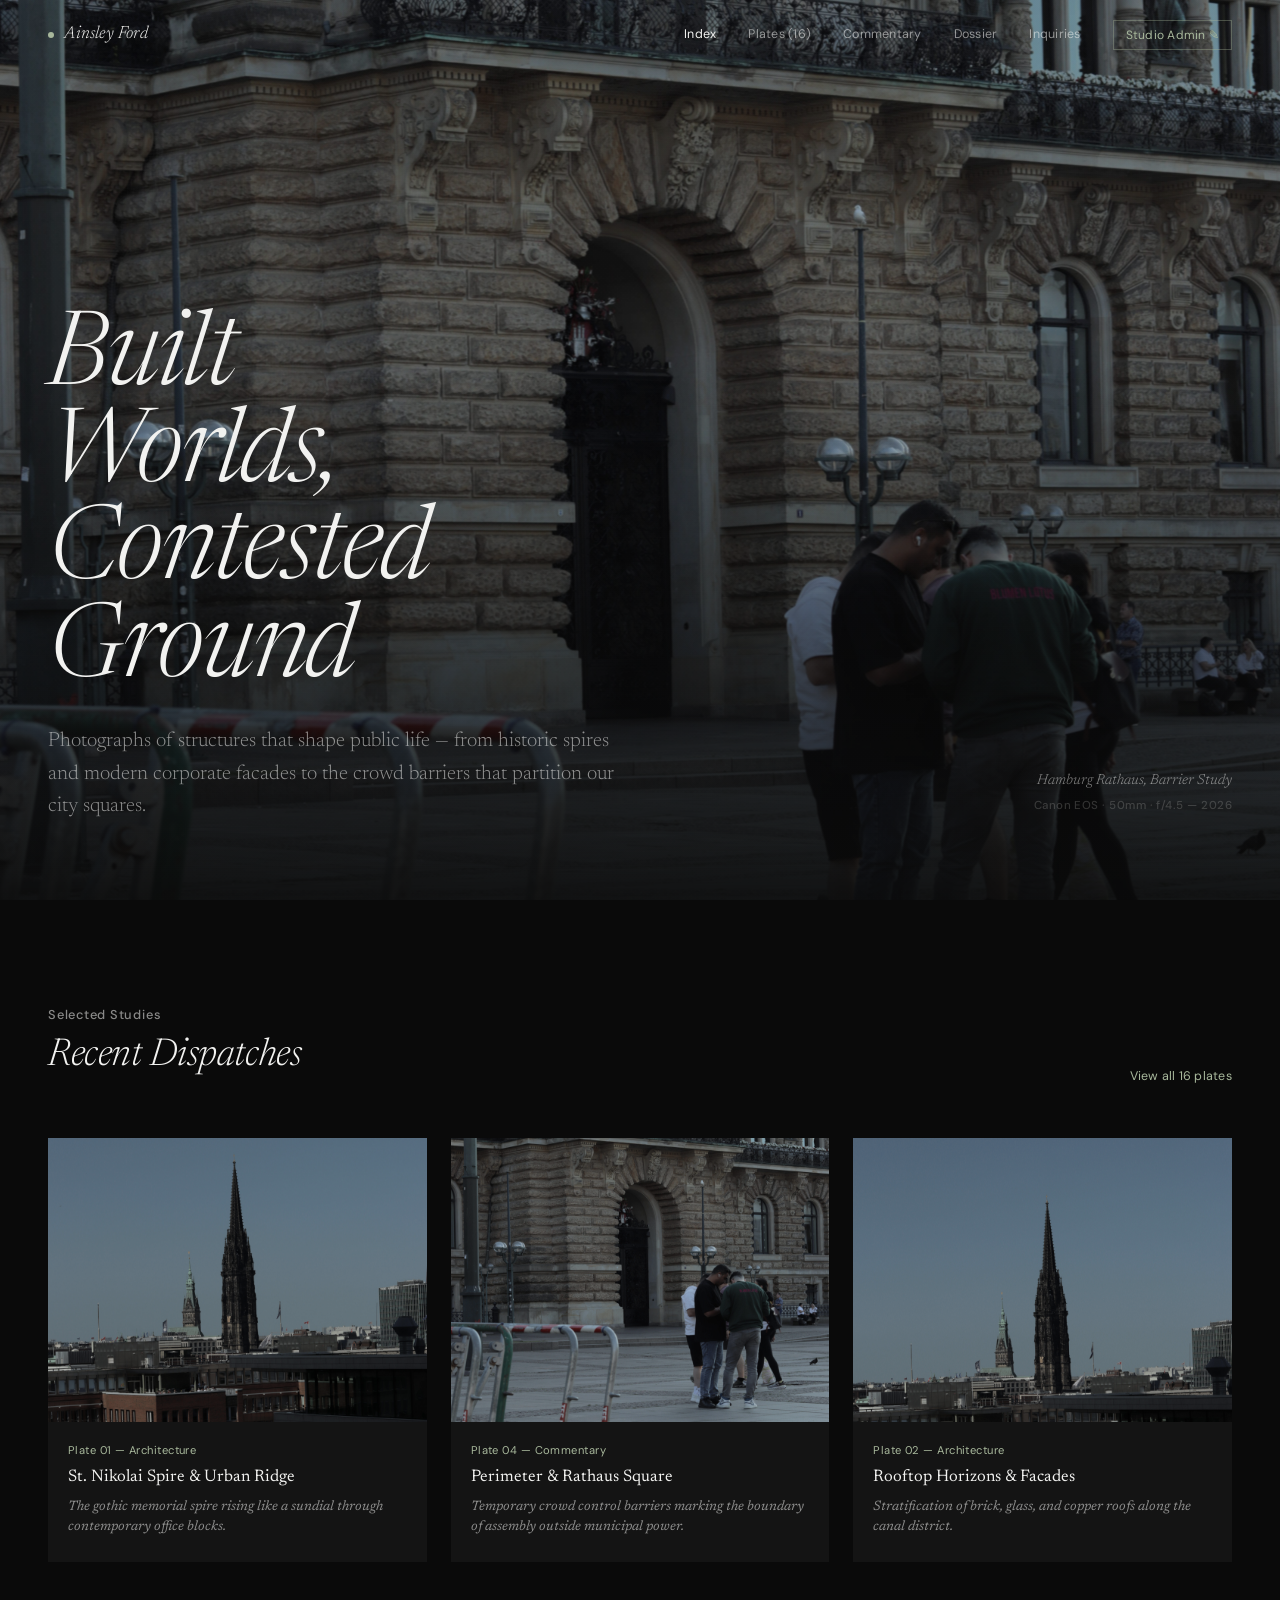
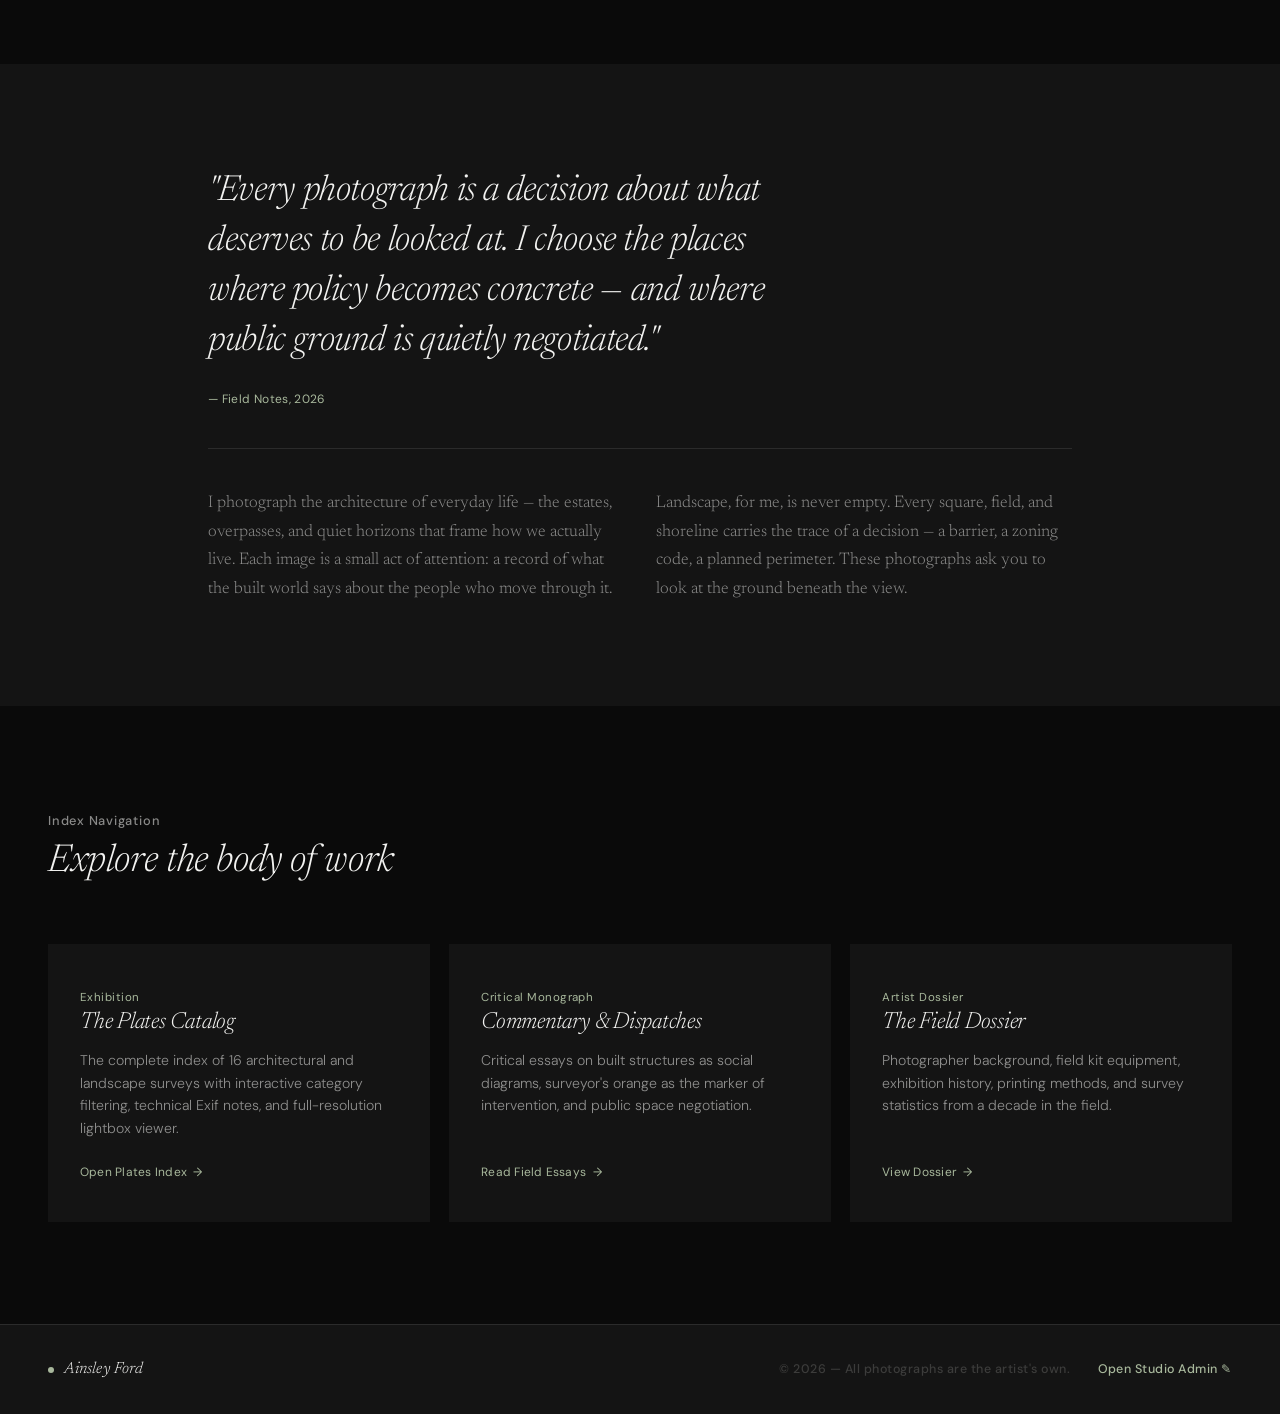
==== index.html @ 43e4b73b "Initial commit" ====
<!DOCTYPE html>
<html lang="en">
<head>
  <meta charset="UTF-8" />
  <meta name="viewport" content="width=device-width, initial-scale=1.0" />
  <title>Ainsley Ford — The Survey | Architecture &amp; Landscape Photography</title>
  <meta name="description" content="Portfolio of Ainsley Ford, architectural and landscape photographer exploring built environments, social structures, and contested terrain." />
  <link rel="preconnect" href="https://fonts.googleapis.com" />
  <link rel="preconnect" href="https://fonts.gstatic.com" crossorigin />
  <link href="https://fonts.googleapis.com/css2?family=DM+Sans:ital,opsz,wght@0,9..40,300;0,9..40,400;0,9..40,500;0,9..40,600;1,9..40,300;1,9..40,400&family=Newsreader:ital,opsz,wght@0,6..72,300;0,6..72,400;0,6..72,500;1,6..72,300;1,6..72,400;1,6..72,500&display=swap" rel="stylesheet" />
  <link rel="stylesheet" href="assets/css/style.css" />
  <script src="assets/js/data.js"></script>
</head>
<body>

  <!-- ======================= HEADER ======================= -->
  <header class="site-header" id="site-header">
    <div class="wrap">
      <a href="index.html" class="brand">
        <span class="brand-mark" aria-hidden="true"></span>
        <span data-bind="identity.name">Ainsley Ford</span>
      </a>
      <nav class="site-nav" aria-label="Primary">
        <a href="index.html" aria-current="page">Index</a>
        <a href="gallery.html">Plates (16)</a>
        <a href="commentary.html">Commentary</a>
        <a href="about.html">Dossier</a>
        <a href="contact.html">Inquiries</a>
        <a href="admin.html" class="admin-link">Studio Admin ✎</a>
      </nav>
    </div>
  </header>

  <main id="top">

    <!-- ======================= HERO — FULLSCREEN ======================= -->
    <section class="hero">
      <div class="hero-bg">
        <img
          id="hero-img"
          src="assets/images/01-hamburg-spire.jpg"
          alt="St. Nikolai spire and modern architectural rooftops over Hamburg"
          width="2400" height="1400"
        />
      </div>

      <div class="hero-content">
        <div class="wrap">
          <div>
            <h1 class="display" data-bind="home.heroTitle" style="white-space: pre-line">Built<br />Worlds,<br />Contested<br />Ground</h1>
            <p class="lede" data-bind="home.heroLede" style="margin-top: 1.5rem;">
              Photographs of structures that shape public life — from housing blocks to coastal margins — tracing the line between the built environment and the people it holds.
            </p>
          </div>
          <div class="hero-plate-info">
            <span class="plate-title" data-bind="home.heroPlateTitle">St. Nikolai Spire &amp; Urban Ridge, Hamburg</span>
            <span class="meta-label" data-bind="home.heroPlateMeta">Canon EOS · 35mm · f/8 · 1/250s — Survey 2026</span>
          </div>
        </div>
      </div>
    </section>

    <!-- ======================= CURATED HIGHLIGHTS ======================= -->
    <section class="cover-highlights">
      <div class="wrap">
        <div class="section-header">
          <div>
            <span class="section-title">Selected Studies</span>
            <h2>Recent Dispatches</h2>
          </div>
          <a href="gallery.html" class="section-header-right">
            View all 16 plates
          </a>
        </div>

        <div class="highlights-grid">
          <a href="gallery.html" class="highlight-card">
            <div class="highlight-img">
              <img src="assets/images/01-hamburg-spire.jpg" alt="Hamburg Spire" loading="lazy" />
            </div>
            <div class="highlight-content">
              <div class="plate-num">Plate 01 — Architecture</div>
              <div class="title">St. Nikolai Spire &amp; Urban Ridge</div>
              <p class="caption">The gothic memorial spire rising like a sundial through contemporary office blocks.</p>
            </div>
          </a>

          <a href="gallery.html" class="highlight-card">
            <div class="highlight-img">
              <img src="assets/images/04-hamburg-rathaus-barriers.jpg" alt="Hamburg Rathaus Barriers" loading="lazy" />
            </div>
            <div class="highlight-content">
              <div class="plate-num">Plate 04 — Commentary</div>
              <div class="title">Perimeter &amp; Rathaus Square</div>
              <p class="caption">Temporary crowd control barriers marking the boundary of assembly outside municipal power.</p>
            </div>
          </a>

          <a href="gallery.html" class="highlight-card">
            <div class="highlight-img">
              <img src="assets/images/02-hamburg-skyline.jpg" alt="Hamburg Skyline" loading="lazy" />
            </div>
            <div class="highlight-content">
              <div class="plate-num">Plate 02 — Architecture</div>
              <div class="title">Rooftop Horizons &amp; Facades</div>
              <p class="caption">Stratification of brick, glass, and copper roofs along the canal district.</p>
            </div>
          </a>
        </div>
      </div>
    </section>

    <!-- ======================= ARTIST STATEMENT ======================= -->
    <section class="statement">
      <div class="wrap" style="max-width: 960px;">
        <blockquote>
          "<span data-bind="statement.quote">Every photograph is a decision about what deserves to be looked at. I choose the places that quietly decide how we live — and I make them impossible to walk past again.</span>"
          <footer>— <span data-bind="statement.quoteSource">Field Notes, 2025</span></footer>
        </blockquote>
        <div class="statement-body" id="statement-paras">
          <!-- Populated from data.js -->
        </div>
      </div>
    </section>

    <!-- ======================= PORTALS NAVIGATION ======================= -->
    <section class="cover-portals">
      <div class="wrap">
        <div class="section-header">
          <div>
            <span class="section-title">Index Navigation</span>
            <h2>Explore the body of work</h2>
          </div>
        </div>

        <div class="portal-grid">
          <a href="gallery.html" class="portal-item">
            <div>
              <span class="portal-section">Exhibition</span>
              <h3>The Plates Catalog</h3>
              <p>The complete index of 16 architectural and landscape surveys with interactive category filtering, technical Exif notes, and full-resolution lightbox viewer.</p>
            </div>
            <span class="action">Open Plates Index</span>
          </a>

          <a href="commentary.html" class="portal-item">
            <div>
              <span class="portal-section">Critical Monograph</span>
              <h3>Commentary &amp; Dispatches</h3>
              <p>Critical essays on built structures as social diagrams, surveyor's orange as the marker of intervention, and public space negotiation.</p>
            </div>
            <span class="action">Read Field Essays</span>
          </a>

          <a href="about.html" class="portal-item">
            <div>
              <span class="portal-section">Artist Dossier</span>
              <h3>The Field Dossier</h3>
              <p>Photographer background, field kit equipment, exhibition history, printing methods, and survey statistics from a decade in the field.</p>
            </div>
            <span class="action">View Dossier</span>
          </a>
        </div>
      </div>
    </section>

  </main>

  <!-- ======================= FOOTER ======================= -->
  <footer class="site-footer">
    <div class="wrap">
      <span class="brand">
        <span class="brand-mark" aria-hidden="true"></span>
        <span data-bind="identity.name">Ainsley Ford</span>
      </span>
      <span class="meta-label">
        © <span data-bind="identity.copyrightYear">2026</span> — All photographs are the artist's own.
        <a href="admin.html" style="margin-left:1.5rem; color:var(--sage);">Open Studio Admin ✎</a>
      </span>
    </div>
  </footer>

  <script src="assets/js/script.js"></script>
</body>
</html>
---- assets/css/style.css ----
/* ============================================================
   THE SURVEY — Dark Edition
   Palette: near-black, slate surfaces, sage accent, white type
   Type: DM Sans (UI/nav) + Newsreader (captions/body)
   ============================================================ */

@import url('https://fonts.googleapis.com/css2?family=DM+Sans:ital,opsz,wght@0,9..40,300;0,9..40,400;0,9..40,500;0,9..40,600;1,9..40,300;1,9..40,400&family=Newsreader:ital,opsz,wght@0,6..72,300;0,6..72,400;0,6..72,500;1,6..72,300;1,6..72,400;1,6..72,500&display=swap');

:root {
  --void: #0A0A0A;
  --surface: #141414;
  --surface-raised: #1E1E1E;
  --surface-card: #252525;
  --white: #F2F2F0;
  --white-dim: rgba(242, 242, 240, 0.55);
  --white-faint: rgba(242, 242, 240, 0.18);
  --sage: #A8B89C;
  --sage-dim: rgba(168, 184, 156, 0.15);
  --divider: rgba(242, 242, 240, 0.1);

  --sans: "DM Sans", -apple-system, BlinkMacSystemFont, "Segoe UI", sans-serif;
  --serif: "Newsreader", Georgia, "Times New Roman", serif;

  --gutter: clamp(1.25rem, 4vw, 3rem);
  --ease: cubic-bezier(0.22, 0.61, 0.36, 1);
}

* { box-sizing: border-box; margin: 0; padding: 0; }

html {
  scroll-behavior: smooth;
  -webkit-text-size-adjust: 100%;
}

body {
  background: var(--void);
  color: var(--white);
  font-family: var(--sans);
  font-size: 1rem;
  line-height: 1.55;
  -webkit-font-smoothing: antialiased;
}

img, svg { display: block; max-width: 100%; }
a { color: inherit; text-decoration: none; }
::selection { background: var(--sage); color: var(--void); }
:focus-visible { outline: 1px solid var(--sage); outline-offset: 4px; }

.wrap {
  width: 100%;
  max-width: 1440px;
  margin: 0 auto;
  padding-inline: var(--gutter);
}

/* ---------- Typography ---------- */

.display {
  font-family: var(--serif);
  font-style: italic;
  font-weight: 300;
  font-size: clamp(3rem, 8vw, 7.5rem);
  line-height: 0.95;
  letter-spacing: -0.02em;
  color: var(--white);
}

.section-title {
  font-family: var(--sans);
  font-size: clamp(0.7rem, 1vw, 0.8rem);
  font-weight: 500;
  letter-spacing: 0.06em;
  color: var(--white-dim);
}

.lede {
  font-family: var(--serif);
  font-size: clamp(1.05rem, 1.6vw, 1.3rem);
  line-height: 1.6;
  color: var(--white-dim);
  max-width: 52ch;
  font-weight: 300;
}

.caption {
  font-family: var(--serif);
  font-style: italic;
  font-size: 0.92rem;
  line-height: 1.5;
  color: var(--white-dim);
}

.meta-label {
  font-size: 0.72rem;
  font-weight: 500;
  letter-spacing: 0.04em;
  color: var(--white-faint);
}

/* ---------- Header ---------- */

.site-header {
  position: fixed;
  top: 0;
  left: 0;
  right: 0;
  z-index: 200;
  padding-block: 1.25rem;
  transition: background 0.4s var(--ease), backdrop-filter 0.4s;
}

.site-header.scrolled {
  background: rgba(10, 10, 10, 0.88);
  backdrop-filter: blur(16px);
  -webkit-backdrop-filter: blur(16px);
  border-bottom: 1px solid var(--divider);
}

.site-header .wrap {
  display: flex;
  align-items: center;
  justify-content: space-between;
  gap: 2rem;
}

.brand {
  font-family: var(--serif);
  font-style: italic;
  font-weight: 300;
  font-size: 1.1rem;
  letter-spacing: 0.01em;
  color: var(--white);
  display: flex;
  align-items: center;
  gap: 0.6rem;
}

.brand-mark {
  width: 6px;
  height: 6px;
  border-radius: 50%;
  background: var(--sage);
  flex: none;
}

.site-nav {
  display: flex;
  gap: 2rem;
  align-items: center;
}

.site-nav a {
  font-size: 0.78rem;
  font-weight: 400;
  letter-spacing: 0.02em;
  color: var(--white-dim);
  transition: color 0.2s var(--ease);
}

.site-nav a:hover,
.site-nav a[aria-current="page"] {
  color: var(--white);
}

.site-nav .admin-link {
  color: var(--sage);
  border: 1px solid rgba(168, 184, 156, 0.35);
  padding: 0.3rem 0.75rem;
  font-size: 0.75rem;
  transition: background 0.2s var(--ease), color 0.2s var(--ease);
}

.site-nav .admin-link:hover {
  background: var(--sage);
  color: var(--void);
  border-color: var(--sage);
}

/* ---------- Hero — Fullscreen ---------- */

.hero {
  position: relative;
  height: 100svh;
  min-height: 600px;
  display: grid;
  grid-template-rows: 1fr;
  overflow: hidden;
}

.hero-bg {
  position: absolute;
  inset: 0;
  z-index: 0;
}

.hero-bg img {
  width: 100%;
  height: 100%;
  object-fit: cover;
  object-position: center 40%;
  transform: scale(1.04);
  animation: heroSettle 2.4s var(--ease) both;
}

.hero-bg::after {
  content: "";
  position: absolute;
  inset: 0;
  background: linear-gradient(
    to bottom,
    rgba(10, 10, 10, 0.15) 0%,
    rgba(10, 10, 10, 0.1) 40%,
    rgba(10, 10, 10, 0.6) 75%,
    rgba(10, 10, 10, 0.92) 100%
  );
}

@keyframes heroSettle {
  from { transform: scale(1.08); filter: brightness(0.7); }
  to   { transform: scale(1.04); filter: brightness(1); }
}

.hero-content {
  position: relative;
  z-index: 1;
  align-self: end;
  padding-bottom: clamp(3rem, 6vw, 5rem);
}

.hero-content .wrap {
  display: grid;
  grid-template-columns: 1fr auto;
  align-items: end;
  gap: 3rem;
}

.hero-plate-info {
  text-align: right;
  padding-bottom: 0.5rem;
}

.hero-plate-info .plate-title {
  font-family: var(--serif);
  font-style: italic;
  font-size: 0.9rem;
  font-weight: 300;
  color: var(--white-dim);
  display: block;
  margin-bottom: 0.3rem;
}

.hero-plate-info .meta-label {
  display: block;
}

/* ---------- Below-hero: dark content sections ---------- */

.section-divider {
  width: 100%;
  height: 1px;
  background: var(--divider);
}

/* Highlights */
.cover-highlights {
  padding-block: clamp(4rem, 8vw, 7rem);
  background: var(--void);
}

.section-header {
  display: flex;
  justify-content: space-between;
  align-items: flex-end;
  margin-bottom: clamp(2rem, 4vw, 3.5rem);
  gap: 2rem;
  flex-wrap: wrap;
}

.section-header h2 {
  font-family: var(--serif);
  font-style: italic;
  font-weight: 300;
  font-size: clamp(1.6rem, 3vw, 2.5rem);
  color: var(--white);
  letter-spacing: -0.01em;
}

.section-header-right {
  font-size: 0.78rem;
  font-weight: 400;
  color: var(--sage);
  letter-spacing: 0.02em;
}

.highlights-grid {
  display: grid;
  grid-template-columns: repeat(3, 1fr);
  gap: clamp(1rem, 2vw, 1.5rem);
}

.highlight-card {
  display: block;
  background: var(--surface);
  overflow: hidden;
  transition: transform 0.4s var(--ease);
}

.highlight-card:hover {
  transform: translateY(-3px);
}

.highlight-img {
  aspect-ratio: 4 / 3;
  overflow: hidden;
}

.highlight-img img {
  width: 100%;
  height: 100%;
  object-fit: cover;
  transition: transform 0.7s var(--ease), filter 0.4s var(--ease);
  filter: saturate(0.85);
}

.highlight-card:hover .highlight-img img {
  transform: scale(1.04);
  filter: saturate(1);
}

.highlight-content {
  padding: 1.25rem 1.25rem 1.5rem;
}

.highlight-content .plate-num {
  font-size: 0.7rem;
  font-weight: 400;
  color: var(--sage);
  letter-spacing: 0.04em;
  margin-bottom: 0.5rem;
}

.highlight-content .title {
  font-family: var(--serif);
  font-weight: 400;
  font-size: 1.05rem;
  line-height: 1.3;
  color: var(--white);
  margin-bottom: 0.5rem;
}

.highlight-content .caption {
  font-size: 0.85rem;
}

/* ---------- Statement ---------- */

.statement {
  padding-block: clamp(4rem, 8vw, 7rem);
  background: var(--surface);
}

.statement blockquote {
  font-family: var(--serif);
  font-style: italic;
  font-weight: 300;
  font-size: clamp(1.5rem, 2.8vw, 2.4rem);
  line-height: 1.4;
  color: var(--white);
  max-width: 28ch;
  letter-spacing: -0.01em;
}

.statement blockquote footer {
  font-family: var(--sans);
  font-style: normal;
  font-size: 0.75rem;
  font-weight: 400;
  color: var(--sage);
  margin-top: 1.5rem;
  letter-spacing: 0.03em;
}

.statement-body {
  padding-top: 2.5rem;
  border-top: 1px solid var(--divider);
  margin-top: 2.5rem;
  display: grid;
  grid-template-columns: 1fr 1fr;
  gap: 2rem;
}

.statement-body p {
  font-family: var(--serif);
  font-size: 1.05rem;
  line-height: 1.7;
  color: var(--white-dim);
  font-weight: 300;
}

/* ---------- Portals ---------- */

.cover-portals {
  padding-block: clamp(4rem, 8vw, 7rem);
  background: var(--void);
}

.portal-grid {
  display: grid;
  grid-template-columns: repeat(3, 1fr);
  gap: clamp(0.75rem, 1.5vw, 1.25rem);
  margin-top: 2.5rem;
}

.portal-item {
  display: flex;
  flex-direction: column;
  justify-content: space-between;
  padding: 2.5rem 2rem;
  background: var(--surface);
  min-height: 260px;
  transition: background 0.25s var(--ease);
}

.portal-item:hover {
  background: var(--surface-raised);
}

.portal-item .portal-section {
  font-size: 0.72rem;
  color: var(--sage);
  letter-spacing: 0.04em;
  font-weight: 400;
  margin-bottom: 0.75rem;
}

.portal-item h3 {
  font-family: var(--serif);
  font-style: italic;
  font-weight: 300;
  font-size: 1.45rem;
  color: var(--white);
  line-height: 1.25;
  letter-spacing: -0.01em;
  margin-bottom: 0.75rem;
}

.portal-item p {
  font-size: 0.88rem;
  line-height: 1.6;
  color: var(--white-dim);
  font-weight: 300;
  flex: 1;
  margin-bottom: 1.5rem;
}

.portal-item .action {
  font-size: 0.75rem;
  font-weight: 400;
  color: var(--sage);
  letter-spacing: 0.02em;
  display: flex;
  align-items: center;
  gap: 0.4rem;
}

.portal-item .action::after {
  content: "→";
  transition: transform 0.2s var(--ease);
}

.portal-item:hover .action::after {
  transform: translateX(4px);
}

/* ---------- Gallery Page ---------- */

.gallery-page-head {
  padding-top: clamp(6rem, 12vw, 10rem);
  padding-bottom: clamp(2rem, 4vw, 3rem);
  background: var(--void);
  border-bottom: 1px solid var(--divider);
}

.gallery-controls-bar {
  display: flex;
  justify-content: space-between;
  align-items: center;
  flex-wrap: wrap;
  gap: 1.25rem;
  margin-top: 2.5rem;
}

.filters { display: flex; flex-wrap: wrap; gap: 0.5rem; }

.filter-btn {
  font-family: var(--sans);
  font-size: 0.75rem;
  font-weight: 400;
  letter-spacing: 0.02em;
  color: var(--white-dim);
  background: transparent;
  border: 1px solid var(--divider);
  padding: 0.5rem 1rem;
  cursor: pointer;
  transition: all 0.2s var(--ease);
}

.filter-btn:hover {
  border-color: var(--white-faint);
  color: var(--white);
}

.filter-btn[aria-pressed="true"] {
  background: var(--white);
  border-color: var(--white);
  color: var(--void);
}

.view-toggles { display: flex; gap: 0.25rem; }

.view-btn {
  background: transparent;
  border: 1px solid var(--divider);
  padding: 0.5rem 0.85rem;
  font-family: var(--sans);
  font-size: 0.72rem;
  font-weight: 400;
  letter-spacing: 0.02em;
  cursor: pointer;
  color: var(--white-dim);
  transition: all 0.2s var(--ease);
}

.view-btn.active,
.view-btn:hover {
  background: var(--surface-raised);
  color: var(--white);
}

/* Gallery Wall Grid */
.gallery-grid {
  display: grid;
  grid-template-columns: repeat(12, 1fr);
  gap: clamp(0.75rem, 2vw, 1.5rem);
  padding-block: 2.5rem 5rem;
}

.work {
  grid-column: span 4;
  position: relative;
  cursor: pointer;
  border: none;
  background: none;
  text-align: left;
  padding: 0;
  font: inherit;
  color: inherit;
}

.work:nth-child(4n + 1) { grid-column: span 7; }
.work:nth-child(4n + 2) { grid-column: span 5; }
.work:nth-child(4n + 3) { grid-column: span 5; }
.work:nth-child(4n)     { grid-column: span 7; }

.work-img {
  position: relative;
  overflow: hidden;
  background: var(--surface);
}

.work-img img {
  width: 100%;
  height: 100%;
  object-fit: cover;
  transition: transform 0.6s var(--ease), filter 0.4s var(--ease);
  filter: saturate(0.8);
}

.work:nth-child(4n + 1) .work-img { aspect-ratio: 16 / 10; }
.work:nth-child(4n + 2) .work-img { aspect-ratio: 4 / 3.4; }
.work:nth-child(4n + 3) .work-img { aspect-ratio: 4 / 3.4; }
.work:nth-child(4n)     .work-img { aspect-ratio: 16 / 10; }

.work:hover .work-img img,
.work:focus-visible .work-img img {
  transform: scale(1.03);
  filter: saturate(1);
}

.work-num {
  position: absolute;
  top: 0.75rem;
  left: 0.75rem;
  background: rgba(10, 10, 10, 0.7);
  color: var(--white-dim);
  font-size: 0.66rem;
  font-weight: 400;
  letter-spacing: 0.05em;
  padding: 0.2rem 0.5rem;
  backdrop-filter: blur(8px);
}

.work-cap {
  display: flex;
  justify-content: space-between;
  align-items: baseline;
  gap: 1rem;
  padding-top: 0.6rem;
}

.work-cap .title {
  font-family: var(--serif);
  font-style: italic;
  font-weight: 300;
  font-size: 0.92rem;
  color: var(--white-dim);
  letter-spacing: 0.005em;
}

.work-cap .year {
  color: var(--white-faint);
  font-size: 0.78rem;
  font-weight: 300;
  flex: none;
}

.work .caption { margin-top: 0.25rem; font-size: 0.82rem; }
.work.is-hidden { display: none !important; }

/* Archival Ledger */
.ledger-view {
  width: 100%;
  border-collapse: collapse;
  margin-block: 2rem 5rem;
  display: none;
}

.ledger-view.is-visible { display: table; }

.ledger-view th {
  text-align: left;
  font-size: 0.72rem;
  font-weight: 500;
  letter-spacing: 0.05em;
  color: var(--sage);
  padding: 0.85rem 1rem;
  border-bottom: 1px solid var(--divider);
}

.ledger-view td {
  padding: 1rem;
  border-bottom: 1px solid var(--divider);
  font-size: 0.9rem;
  vertical-align: middle;
  color: var(--white-dim);
}

.ledger-view tr:hover td {
  background: var(--surface);
  cursor: pointer;
}

.ledger-thumb {
  width: 70px;
  height: 50px;
  object-fit: cover;
  opacity: 0.85;
}

/* ---------- Lightbox ---------- */

.lightbox {
  position: fixed;
  inset: 0;
  z-index: 1000;
  background: rgba(8, 8, 8, 0.97);
  display: flex;
  align-items: center;
  justify-content: center;
  padding: clamp(1rem, 5vw, 4rem);
  opacity: 0;
  visibility: hidden;
  transition: opacity 0.3s var(--ease), visibility 0.3s;
}

.lightbox.is-open { opacity: 1; visibility: visible; }

.lightbox-figure {
  max-width: 1200px;
  width: 100%;
  max-height: 100%;
  display: grid;
  gap: 1.25rem;
}

.lightbox-figure img {
  width: 100%;
  max-height: 75vh;
  object-fit: contain;
}

.lightbox-cap {
  display: flex;
  justify-content: space-between;
  align-items: baseline;
  gap: 1.5rem;
  color: var(--white);
}

.lightbox-cap .caption { color: var(--white-dim); }

.lightbox-close {
  position: absolute;
  top: 1.5rem;
  right: 1.5rem;
  background: none;
  border: 1px solid var(--divider);
  color: var(--white-dim);
  font-family: var(--sans);
  font-size: 0.72rem;
  font-weight: 400;
  letter-spacing: 0.04em;
  padding: 0.5rem 0.85rem;
  cursor: pointer;
  transition: all 0.2s var(--ease);
}

.lightbox-close:hover {
  border-color: var(--sage);
  color: var(--sage);
}

.lightbox-nav {
  position: absolute;
  top: 50%;
  transform: translateY(-50%);
  background: rgba(20, 20, 20, 0.7);
  border: 1px solid var(--divider);
  color: var(--white-dim);
  width: 48px;
  height: 48px;
  font-size: 1.3rem;
  cursor: pointer;
  display: flex;
  align-items: center;
  justify-content: center;
  transition: all 0.2s var(--ease);
}

.lightbox-nav:hover {
  background: var(--sage-dim);
  border-color: var(--sage);
  color: var(--sage);
}

.lightbox-prev { left: 1.5rem; }
.lightbox-next { right: 1.5rem; }

/* ---------- Commentary Page ---------- */

.commentary-page {
  padding-top: clamp(6rem, 12vw, 10rem);
  padding-bottom: clamp(4rem, 8vw, 7rem);
  background: var(--void);
}

.commentary-spread {
  display: grid;
  grid-template-columns: minmax(0, 1fr) minmax(0, 1.4fr);
  gap: clamp(2rem, 6vw, 6rem);
  align-items: start;
  margin-top: 3rem;
}

.commentary-sticky-col {
  position: sticky;
  top: 6rem;
}

.commentary-plate {
  background: var(--surface);
  overflow: hidden;
}

.commentary-plate img {
  width: 100%;
  aspect-ratio: 4 / 3;
  object-fit: cover;
  filter: saturate(0.75);
}

.commentary-plate figcaption {
  padding: 0.85rem 1rem;
  font-family: var(--serif);
  font-style: italic;
  font-size: 0.85rem;
  color: var(--white-dim);
  border-top: 1px solid var(--divider);
}

.commentary-body blockquote {
  font-family: var(--serif);
  font-style: italic;
  font-size: clamp(1.4rem, 2.5vw, 2.2rem);
  font-weight: 300;
  line-height: 1.35;
  color: var(--white);
  margin-bottom: 2.5rem;
  padding-bottom: 2rem;
  border-bottom: 1px solid var(--divider);
  letter-spacing: -0.01em;
}

.commentary-body blockquote footer {
  font-family: var(--sans);
  font-style: normal;
  font-size: 0.75rem;
  font-weight: 400;
  color: var(--sage);
  margin-top: 1.25rem;
  letter-spacing: 0.03em;
}

.essay-section { margin-bottom: 2.5rem; }

.essay-section h3 {
  font-family: var(--serif);
  font-style: italic;
  font-size: 1.2rem;
  font-weight: 400;
  margin-bottom: 0.75rem;
  color: var(--white);
}

.essay-section p {
  color: var(--white-dim);
  font-size: 1.05rem;
  line-height: 1.7;
  font-weight: 300;
}

/* ---------- About / Field Dossier ---------- */

.about-page {
  padding-top: clamp(6rem, 12vw, 10rem);
  padding-bottom: clamp(4rem, 8vw, 7rem);
  background: var(--void);
}

.dossier-grid {
  display: grid;
  grid-template-columns: minmax(0, 4.5fr) minmax(0, 6.5fr);
  gap: clamp(2rem, 6vw, 5.5rem);
  align-items: start;
  margin-top: 3rem;
}

.dossier-photo {
  background: var(--surface);
  overflow: hidden;
}

.dossier-photo img {
  width: 100%;
  aspect-ratio: 4 / 5;
  object-fit: cover;
  filter: saturate(0.7);
}

.dossier-photo figcaption {
  padding: 0.75rem 1rem;
  border-top: 1px solid var(--divider);
  font-family: var(--serif);
  font-style: italic;
  font-size: 0.82rem;
  color: var(--white-dim);
}

.dossier-meta-card {
  padding: 1.5rem;
  background: var(--surface);
  font-size: 0.88rem;
  display: grid;
  gap: 1rem;
  margin-top: 1.5rem;
}

.dossier-meta-card h4 {
  font-size: 0.72rem;
  font-weight: 500;
  color: var(--sage);
  letter-spacing: 0.04em;
}

.dossier-main h1 {
  margin-top: 0.25rem;
  margin-bottom: 2.5rem;
}

.dossier-bio p {
  font-family: var(--serif);
  font-size: 1.1rem;
  line-height: 1.7;
  color: var(--white-dim);
  margin-bottom: 1.25rem;
  font-weight: 300;
}

.dossier-bio p:first-of-type::first-letter {
  font-size: 2.8rem;
  line-height: 1;
  float: left;
  margin-right: 0.5rem;
  color: var(--sage);
  font-family: var(--serif);
  font-style: italic;
}

.stats {
  display: grid;
  grid-template-columns: repeat(4, 1fr);
  gap: 1.5rem;
  margin-top: 3rem;
  border-top: 1px solid var(--divider);
  padding-top: 2rem;
}

.stat b {
  display: block;
  font-family: var(--serif);
  font-weight: 300;
  font-style: italic;
  font-size: clamp(1.9rem, 3.5vw, 3rem);
  line-height: 1;
  color: var(--white);
}

.stat span {
  display: block;
  margin-top: 0.5rem;
  font-size: 0.72rem;
  font-weight: 400;
  letter-spacing: 0.04em;
  color: var(--white-faint);
}

/* ---------- Contact ---------- */

.contact-page {
  padding-top: clamp(6rem, 12vw, 10rem);
  padding-bottom: clamp(4rem, 8vw, 7rem);
  background: var(--void);
}

.contact-split {
  display: grid;
  grid-template-columns: minmax(0, 1fr) minmax(0, 1.2fr);
  gap: clamp(2rem, 6vw, 5rem);
  align-items: start;
  margin-top: 3rem;
}

.contact-channels {
  list-style: none;
  display: grid;
  gap: 0.75rem;
  margin-top: 2rem;
}

.contact-channels a {
  display: flex;
  justify-content: space-between;
  align-items: center;
  padding: 1.1rem 1.25rem;
  background: var(--surface);
  font-size: 1rem;
  font-weight: 300;
  transition: background 0.2s var(--ease);
}

.contact-channels a:hover {
  background: var(--surface-raised);
  color: var(--sage);
}

.contact-channels .meta-label { color: var(--sage); }

.instagram-featured-card {
  margin-top: 1.5rem;
  background: var(--surface);
  padding: 1.5rem;
  border-left: 2px solid var(--sage);
}

.instagram-featured-card h4 {
  font-size: 0.72rem;
  font-weight: 500;
  color: var(--sage);
  letter-spacing: 0.04em;
  margin-bottom: 0.5rem;
}

.instagram-featured-card p {
  font-size: 0.92rem;
  color: var(--white-dim);
  margin-bottom: 1.25rem;
}

.instagram-btn {
  display: inline-block;
  background: var(--sage);
  color: var(--void);
  padding: 0.6rem 1.25rem;
  font-size: 0.78rem;
  font-weight: 500;
  letter-spacing: 0.02em;
  transition: opacity 0.2s var(--ease);
}

.instagram-btn:hover { opacity: 0.85; }

/* Commission Inquiry Form */
.inquiry-form-card {
  background: var(--surface);
  padding: clamp(1.5rem, 4vw, 3rem);
}

.inquiry-form-card h3 {
  font-family: var(--serif);
  font-style: italic;
  font-size: 1.5rem;
  font-weight: 300;
  margin-bottom: 0.5rem;
  color: var(--white);
}

.inquiry-form-card p {
  color: var(--white-dim);
  font-size: 0.92rem;
  margin-bottom: 2rem;
  font-weight: 300;
}

.form-grid { display: grid; gap: 1.25rem; }
.form-field { display: grid; gap: 0.4rem; }

.form-field label {
  font-size: 0.72rem;
  font-weight: 500;
  letter-spacing: 0.04em;
  color: var(--white-dim);
}

.form-field input,
.form-field select,
.form-field textarea {
  width: 100%;
  padding: 0.8rem 1rem;
  border: 1px solid var(--divider);
  background: var(--surface-raised);
  font-family: var(--sans);
  font-size: 0.95rem;
  color: var(--white);
  border-radius: 0;
  transition: border-color 0.2s var(--ease);
}

.form-field select option {
  background: var(--surface-raised);
}

.form-field input:focus,
.form-field select:focus,
.form-field textarea:focus {
  outline: none;
  border-color: var(--sage);
  background: var(--surface-card);
}

.form-field textarea { min-height: 120px; resize: vertical; }

.submit-btn {
  background: var(--sage);
  color: var(--void);
  border: none;
  padding: 1rem 2rem;
  font-family: var(--sans);
  font-size: 0.82rem;
  font-weight: 500;
  letter-spacing: 0.03em;
  cursor: pointer;
  transition: opacity 0.2s var(--ease);
}

.submit-btn:hover { opacity: 0.85; }

/* ---------- Footer ---------- */

.site-footer {
  background: var(--surface);
  color: var(--white-dim);
  padding-block: 2rem;
  border-top: 1px solid var(--divider);
}

.site-footer .wrap {
  display: flex;
  justify-content: space-between;
  align-items: center;
  flex-wrap: wrap;
  gap: 1.5rem;
}

.site-footer .brand { font-size: 1rem; }
.site-footer .meta-label { color: var(--white-faint); font-size: 0.78rem; }

/* ---------- Responsive ---------- */

@media (max-width: 1024px) {
  .hero-content .wrap {
    grid-template-columns: 1fr;
    gap: 1.5rem;
  }
  .hero-plate-info { text-align: left; }
}

@media (max-width: 960px) {
  .highlights-grid { grid-template-columns: 1fr 1fr; }
  .portal-grid { grid-template-columns: 1fr; }
  .commentary-spread { grid-template-columns: 1fr; }
  .commentary-sticky-col { position: static; }
  .dossier-grid { grid-template-columns: 1fr; }
  .contact-split { grid-template-columns: 1fr; }
  .stats { grid-template-columns: repeat(2, 1fr); }
  .statement-body { grid-template-columns: 1fr; }

  .work,
  .work:nth-child(4n + 1),
  .work:nth-child(4n + 2),
  .work:nth-child(4n + 3),
  .work:nth-child(4n) {
    grid-column: span 6;
  }
}

@media (max-width: 640px) {
  .work,
  .work:nth-child(4n + 1),
  .work:nth-child(4n + 2),
  .work:nth-child(4n + 3),
  .work:nth-child(4n) {
    grid-column: span 12;
  }

  .highlights-grid { grid-template-columns: 1fr; }
  .site-nav { gap: 1rem; flex-wrap: wrap; }
  .site-nav a { font-size: 0.73rem; }
  .lightbox-nav { display: none; }
}

@media (prefers-reduced-motion: reduce) {
  html { scroll-behavior: auto; }
  *, *::before, *::after {
    animation-duration: 0.01ms !important;
    animation-iteration-count: 1 !important;
    transition-duration: 0.01ms !important;
  }
}
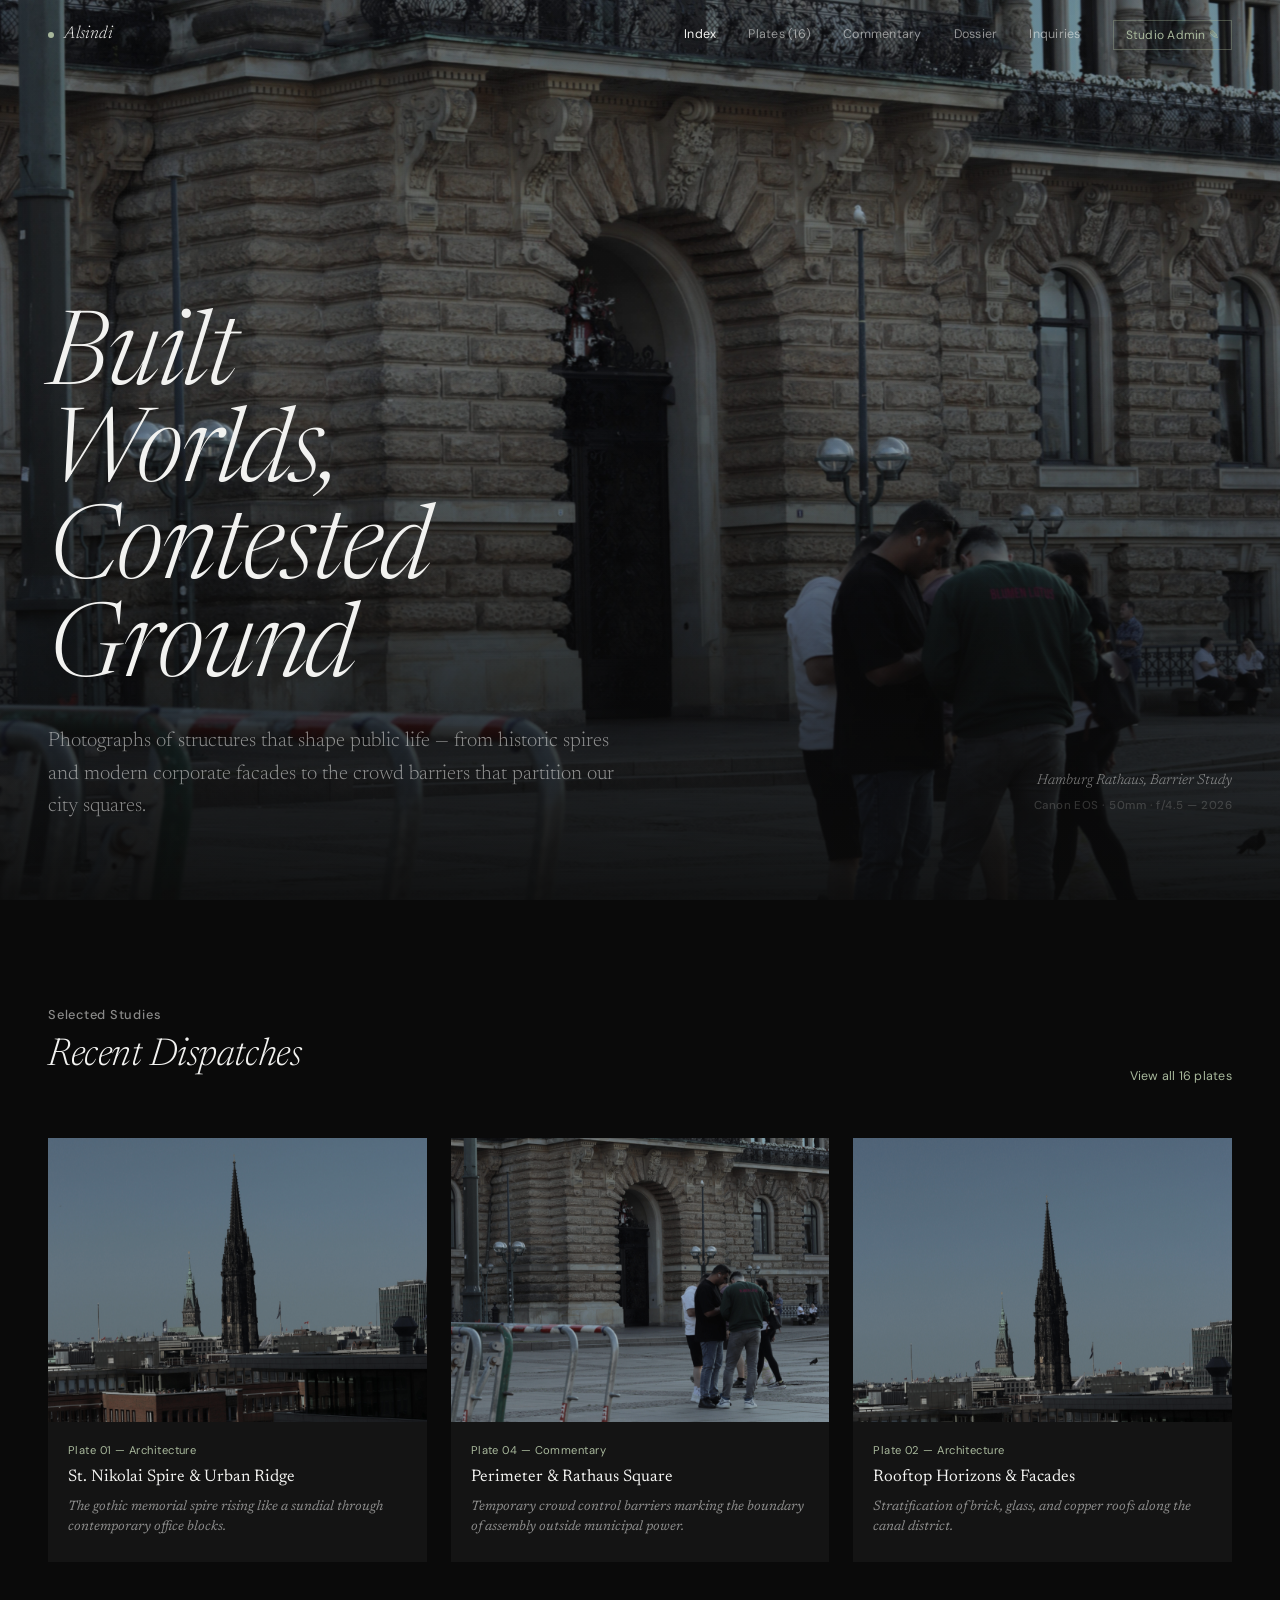
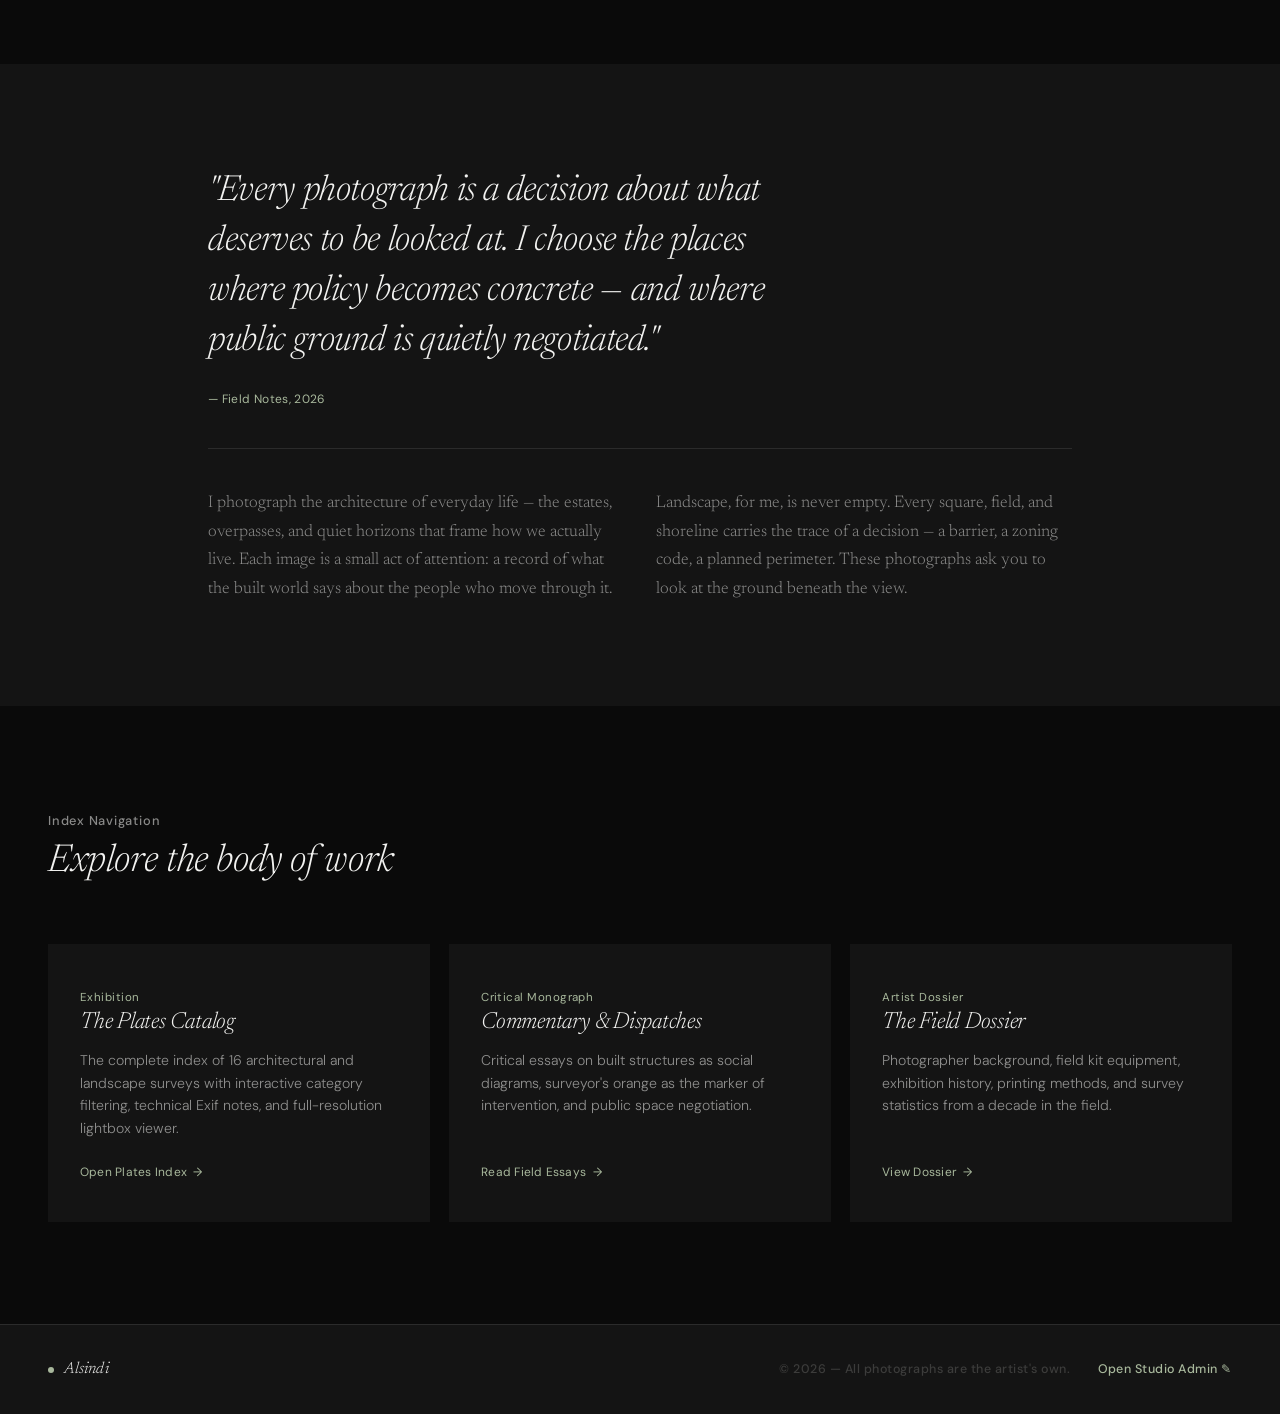
==== commit eea94f5c: "Update site name and metadata to Alsindi Co-Authored-By: Claude Code <noreply@anthropic.com>" ====
--- a/index.html
+++ b/index.html
@@ -3,8 +3,8 @@
 <head>
   <meta charset="UTF-8" />
   <meta name="viewport" content="width=device-width, initial-scale=1.0" />
-  <title>Ainsley Ford — The Survey | Architecture &amp; Landscape Photography</title>
-  <meta name="description" content="Portfolio of Ainsley Ford, architectural and landscape photographer exploring built environments, social structures, and contested terrain." />
+  <title>Alsindi — The Survey | Architecture &amp; Landscape Photography</title>
+  <meta name="description" content="Portfolio of Alsindi, architectural and landscape photographer exploring built environments, social structures, and contested terrain." />
   <link rel="preconnect" href="https://fonts.googleapis.com" />
   <link rel="preconnect" href="https://fonts.gstatic.com" crossorigin />
   <link href="https://fonts.googleapis.com/css2?family=DM+Sans:ital,opsz,wght@0,9..40,300;0,9..40,400;0,9..40,500;0,9..40,600;1,9..40,300;1,9..40,400&family=Newsreader:ital,opsz,wght@0,6..72,300;0,6..72,400;0,6..72,500;1,6..72,300;1,6..72,400;1,6..72,500&display=swap" rel="stylesheet" />
@@ -18,7 +18,7 @@
     <div class="wrap">
       <a href="index.html" class="brand">
         <span class="brand-mark" aria-hidden="true"></span>
-        <span data-bind="identity.name">Ainsley Ford</span>
+        <span data-bind="identity.name">Alsindi</span>
       </a>
       <nav class="site-nav" aria-label="Primary">
         <a href="index.html" aria-current="page">Index</a>
@@ -171,7 +171,7 @@
     <div class="wrap">
       <span class="brand">
         <span class="brand-mark" aria-hidden="true"></span>
-        <span data-bind="identity.name">Ainsley Ford</span>
+        <span data-bind="identity.name">Alsindi</span>
       </span>
       <span class="meta-label">
         © <span data-bind="identity.copyrightYear">2026</span> — All photographs are the artist's own.
